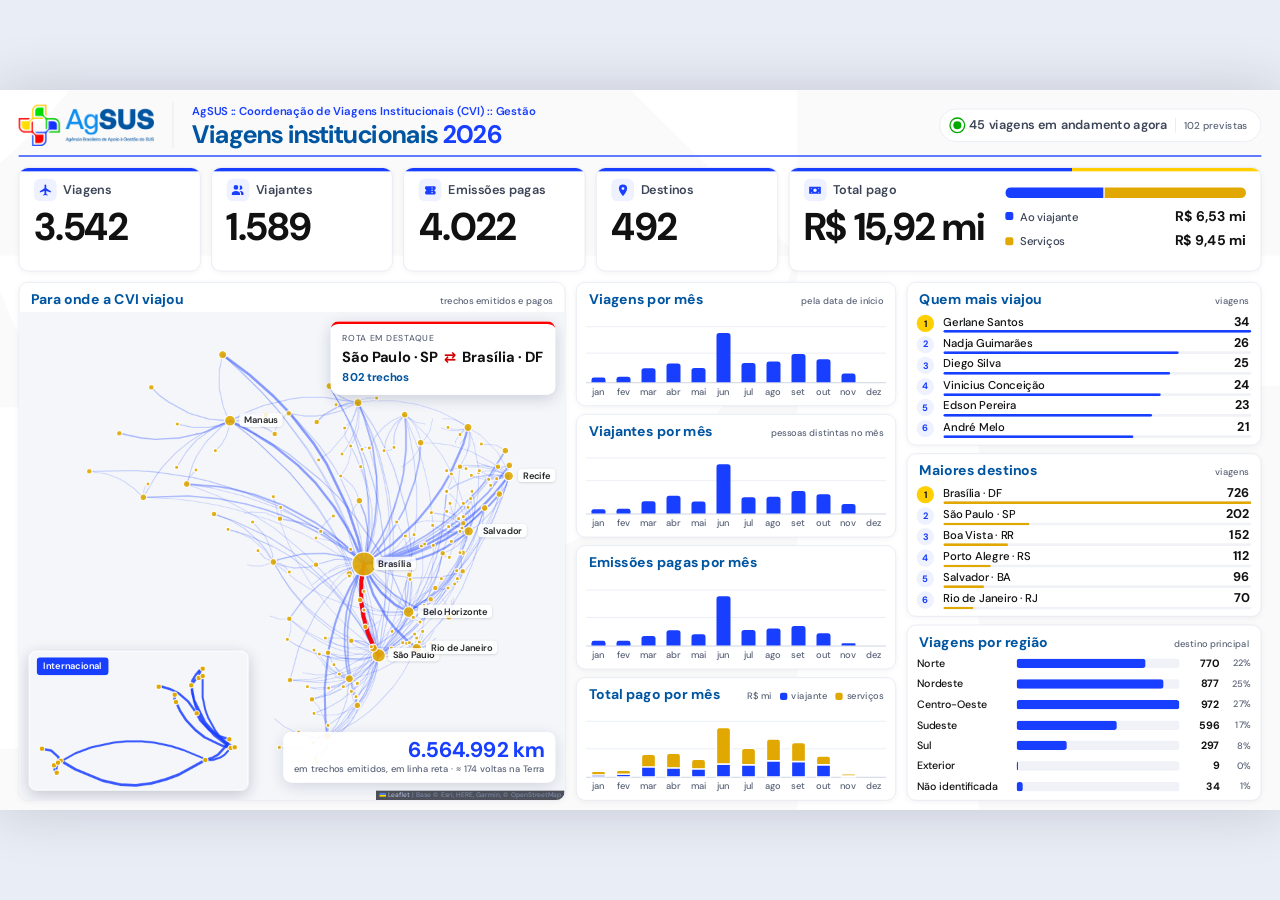
==== index.html @ 8aaeb138 "Initial commit" ====
<!doctype html>
<html lang="pt-BR">
  <head>
    <meta charset="UTF-8" />
    <meta name="viewport" content="width=device-width, initial-scale=1.0" />
    <title>Painel de Viagens CVI</title>
    <link rel="preconnect" href="https://fonts.googleapis.com" />
    <link rel="stylesheet" href="https://api.fontshare.com/v2/css?f[]=general-sans@500,600,700&display=swap" />
    <link rel="stylesheet" href="https://fonts.googleapis.com/css2?family=DM+Sans:wght@500;700&display=swap" />
    <script defer src="./assets/index-DhyLJuA1.js"></script>
    <link rel="stylesheet" href="./assets/style-CEWaK-3c.css">
  </head>
  <body>
    <div id="root"></div>
  </body>
</html>
---- assets/style-CEWaK-3c.css ----
:root{color-scheme:dark;--fundo: #070b16;--superficie: #0c1222;--superficie-2: #121a30;--superficie-3: #18223d;--borda: #1f2a47;--borda-forte: #2c3a60;--tinta: #eef2ff;--tinta-2: #aab4d2;--tinta-3: #7c87a8;--azul-agsus: #183eff;--azul-link: #8aa2ff;--amarelo: #ffcf00;--verde: #00cf00;--vermelho: #ff0000;--ok: #3ddc84;--atencao: #ffcf00;--serio: #ff9a3c;--critico: #ff6b6b;--neutro: #8a94b3;--info: #7d97ff;--raio: 10px;--raio-sm: 6px;--sombra: 0 12px 40px rgba(0, 0, 0, .45);--fonte: "General Sans", "DM Sans", system-ui, sans-serif}*{box-sizing:border-box}html,body,#root{height:100%}body{margin:0;background:var(--fundo);color:var(--tinta);font:500 14px/1.5 var(--fonte);-webkit-font-smoothing:antialiased}a{color:var(--azul-link);text-decoration:none}a:hover{text-decoration:underline}button,input,select{font:inherit;color:inherit}::selection{background:var(--azul-agsus);color:#fff}::-webkit-scrollbar{width:10px;height:10px}::-webkit-scrollbar-thumb{background:var(--borda-forte);border-radius:10px;border:2px solid var(--fundo)}::-webkit-scrollbar-track{background:transparent}.app{display:grid;grid-template-columns:248px 1fr;min-height:100vh}.lateral{position:sticky;top:0;height:100vh;display:flex;flex-direction:column;background:var(--superficie);border-right:1px solid var(--borda)}.lateral-marca{background:var(--azul-agsus);padding:22px 20px 18px}.lateral-marca img{width:168px;display:block}.lateral-marca .sub{color:#fff;font-size:12px;margin-top:10px;opacity:.92;letter-spacing:.02em}.nav{padding:14px 10px;display:flex;flex-direction:column;gap:2px;flex:1;overflow:auto}.nav-titulo{color:var(--tinta-3);font-size:11px;text-transform:uppercase;letter-spacing:.08em;padding:14px 12px 6px}.nav a{display:flex;align-items:center;gap:10px;padding:9px 12px;border-radius:var(--raio-sm);color:var(--tinta-2);font-weight:500}.nav a:hover{background:var(--superficie-2);color:var(--tinta);text-decoration:none}.nav a.ativo{background:#183eff2e;color:#fff;box-shadow:inset 0 0 0 1px #7d97ff59}.nav a svg{width:18px;height:18px;flex:none;opacity:.9}.lateral-rodape{padding:14px 20px;border-top:1px solid var(--borda);color:var(--tinta-3);font-size:12px}.lateral-rodape .ponto{display:inline-block;width:8px;height:8px;border-radius:50%;background:var(--ok);margin-right:6px}.lateral-rodape .ponto.erro{background:var(--critico)}.principal{min-width:0;display:flex;flex-direction:column}.topo{position:sticky;top:0;z-index:1100;display:flex;align-items:center;gap:16px;padding:14px 28px;background:#070b16db;-webkit-backdrop-filter:blur(10px);backdrop-filter:blur(10px);border-bottom:1px solid var(--borda)}.topo h1{font-size:20px;font-weight:700;margin:0;letter-spacing:-.01em}.topo .descricao{color:var(--tinta-3);font-size:13px}.topo .espaco{flex:1}.conteudo{padding:24px 28px 64px;display:flex;flex-direction:column;gap:20px}.busca-global{position:relative;width:380px}.busca-global input{width:100%;padding:9px 12px 9px 36px;border-radius:999px;border:1px solid var(--borda-forte);background:var(--superficie);outline:none}.busca-global input:focus{border-color:var(--azul-link);box-shadow:0 0 0 3px #7d97ff33}.busca-global svg{position:absolute;left:12px;top:50%;transform:translateY(-50%);width:16px;height:16px;color:var(--tinta-3)}.busca-resultados{position:absolute;top:calc(100% + 6px);left:0;right:0;background:var(--superficie-2);border:1px solid var(--borda-forte);border-radius:var(--raio);box-shadow:var(--sombra);overflow:hidden;max-height:420px;overflow-y:auto}.busca-grupo{padding:8px 12px 4px;font-size:11px;color:var(--tinta-3);text-transform:uppercase;letter-spacing:.08em}.busca-item{display:flex;justify-content:space-between;gap:10px;padding:8px 12px;cursor:pointer}.busca-item:hover,.busca-item.foco{background:var(--superficie-3)}.busca-item small{color:var(--tinta-3)}.hero{position:relative;overflow:hidden;border-radius:14px;padding:28px 32px;min-height:150px;background:#013fff url(../fundo-capa.png) center / cover no-repeat;color:#fff;display:flex;align-items:flex-end;justify-content:space-between;gap:24px}.hero:after{content:"";position:absolute;top:0;right:0;bottom:0;left:0;background:linear-gradient(90deg,#011478d1,#011ea059 60%,#0000)}.hero>*{position:relative;z-index:1}.hero h2{font-size:30px;line-height:1.1;margin:0 0 6px;font-weight:700;letter-spacing:-.02em}.hero p{margin:0;opacity:.92;max-width:640px}.hero .hero-meta{text-align:right;font-size:13px;opacity:.92}.hero .hero-meta strong{display:block;font-size:15px}.grade{display:grid;gap:16px}.grade.kpis{grid-template-columns:repeat(4,minmax(0,1fr))}@media (max-width: 900px){.grade.kpis{grid-template-columns:repeat(2,minmax(0,1fr))}}.grade.duas{grid-template-columns:1fr 1fr}.grade.mapa-lado{grid-template-columns:minmax(0,2.2fr) minmax(300px,1fr)}@media (max-width: 1200px){.grade.duas,.grade.mapa-lado{grid-template-columns:1fr}}.cartao{background:var(--superficie);border:1px solid var(--borda);border-radius:var(--raio);padding:18px 20px;min-width:0}.cartao-cabeca{display:flex;align-items:baseline;justify-content:space-between;gap:12px;margin-bottom:14px;flex-wrap:wrap}.cartao-cabeca h3{margin:0;font-size:15px;font-weight:700}.cartao-cabeca .nota{color:var(--tinta-3);font-size:12px}.cartao.sem-padding{padding:0;overflow:hidden}.kpi{position:relative;padding:16px 18px;cursor:default;transition:border-color .15s,transform .15s}.kpi.clicavel{cursor:pointer}.kpi.clicavel:hover{border-color:var(--borda-forte);transform:translateY(-1px)}.kpi .rotulo{color:var(--tinta-2);font-size:12px;display:flex;align-items:center;gap:6px}.kpi .valor{font-size:28px;font-weight:700;letter-spacing:-.02em;margin-top:6px;font-variant-numeric:tabular-nums}.kpi .detalhe{color:var(--tinta-3);font-size:12px;margin-top:2px}.kpi .faixa{position:absolute;left:0;top:14px;bottom:14px;width:3px;border-radius:0 3px 3px 0}.barra-filtros{display:flex;gap:10px;align-items:center;flex-wrap:wrap}.campo{padding:8px 12px;border-radius:var(--raio-sm);border:1px solid var(--borda-forte);background:var(--superficie);outline:none;min-width:0}.campo:focus{border-color:var(--azul-link)}input.campo.busca{min-width:280px}select.campo{padding-right:28px}.segmentado{display:inline-flex;background:var(--superficie);border:1px solid var(--borda-forte);border-radius:var(--raio-sm);padding:3px;gap:2px}.segmentado button{border:0;background:transparent;padding:5px 12px;border-radius:4px;color:var(--tinta-2);cursor:pointer}.segmentado button.ativo{background:var(--azul-agsus);color:#fff}.botao{display:inline-flex;align-items:center;gap:8px;padding:8px 14px;border-radius:var(--raio-sm);border:1px solid var(--borda-forte);background:var(--superficie-2);cursor:pointer;color:var(--tinta)}.botao:hover{border-color:var(--azul-link)}.botao.primario{background:var(--azul-agsus);border-color:var(--azul-agsus);color:#fff}.botao svg{width:16px;height:16px}.chip{display:inline-flex;align-items:center;gap:6px;padding:3px 10px;border-radius:999px;font-size:12px;background:var(--superficie-2);border:1px solid var(--borda);color:var(--tinta-2)}.chip button{border:0;background:none;color:var(--tinta-3);cursor:pointer;padding:0}.tabela-caixa{overflow-x:auto}table.tabela{width:100%;border-collapse:separate;border-spacing:0;font-size:13px}.tabela th{position:sticky;top:0;background:var(--superficie-2);text-align:left;font-weight:600;color:var(--tinta-2);padding:10px 12px;border-bottom:1px solid var(--borda);white-space:nowrap;-webkit-user-select:none;user-select:none}.tabela th.ordenavel{cursor:pointer}.tabela th.ordenavel:hover{color:var(--tinta)}.tabela th .seta{margin-left:4px;color:var(--azul-link)}.tabela td{padding:9px 12px;border-bottom:1px solid var(--borda);vertical-align:top}.tabela tbody tr{transition:background .1s}.tabela tbody tr:hover{background:var(--superficie-2)}.tabela tbody tr.clicavel{cursor:pointer}.tabela .num{text-align:right;font-variant-numeric:tabular-nums;white-space:nowrap}.tabela .mudo{color:var(--tinta-3)}.tabela .quebra{max-width:420px;white-space:normal}.tabela-rodape{display:flex;align-items:center;justify-content:space-between;gap:12px;padding:10px 14px;color:var(--tinta-3);font-size:12px}.tabela-rodape .paginas{display:flex;gap:6px;align-items:center}.tabela-rodape button{border:1px solid var(--borda-forte);background:var(--superficie-2);border-radius:4px;padding:3px 10px;cursor:pointer}.tabela-rodape button:disabled{opacity:.35;cursor:default}.vazio{padding:40px;text-align:center;color:var(--tinta-3)}.carregando{padding:28px;text-align:center;color:var(--tinta-3)}.esqueleto{height:14px;border-radius:4px;background:linear-gradient(90deg,var(--superficie-2),var(--superficie-3),var(--superficie-2));background-size:200% 100%;animation:brilho 1.2s infinite}@keyframes brilho{0%{background-position:200% 0}to{background-position:-200% 0}}.erro-caixa{padding:16px 18px;border-radius:var(--raio);border:1px solid rgba(255,107,107,.4);background:#ff6b6b14;color:#ffd0d0}.status{display:inline-flex;align-items:center;gap:6px;font-size:12px;font-weight:600;white-space:nowrap}.status svg{width:14px;height:14px;flex:none}.selo{display:inline-block;padding:1px 8px;border-radius:4px;font-size:11px;font-weight:700;letter-spacing:.03em;border:1px solid currentColor}.lk{color:var(--azul-link);cursor:pointer;border-bottom:1px dashed rgba(138,162,255,.45);text-decoration:none;background:none;border-top:0;border-left:0;border-right:0;padding:0;text-align:left}.lk:hover{color:#fff;border-bottom-color:#fff;text-decoration:none}.mono{font-family:ui-monospace,Cascadia Mono,Consolas,monospace;font-size:12.5px}.inspetor-fundo{position:fixed;top:0;right:0;bottom:0;left:0;background:#03060e8c;z-index:1200;animation:aparece .15s}.inspetor{position:fixed;top:0;right:0;bottom:0;width:min(760px,94vw);z-index:1201;background:var(--superficie);border-left:1px solid var(--borda-forte);box-shadow:var(--sombra);display:flex;flex-direction:column;animation:desliza .2s ease-out}@keyframes desliza{0%{transform:translate(40px);opacity:0}to{transform:none;opacity:1}}@keyframes aparece{0%{opacity:0}to{opacity:1}}.inspetor-topo{display:flex;align-items:center;gap:10px;padding:14px 18px;border-bottom:1px solid var(--borda)}.trilha{display:flex;align-items:center;gap:6px;flex:1;min-width:0;overflow:hidden;font-size:12px;color:var(--tinta-3)}.trilha button{background:none;border:0;color:var(--tinta-3);cursor:pointer;padding:2px 4px;border-radius:4px;white-space:nowrap;max-width:180px;overflow:hidden;text-overflow:ellipsis}.trilha button:hover{color:var(--tinta);background:var(--superficie-2)}.trilha button.atual{color:var(--tinta);font-weight:600}.icone-botao{border:1px solid var(--borda-forte);background:var(--superficie-2);border-radius:6px;width:32px;height:32px;display:grid;place-items:center;cursor:pointer;flex:none}.icone-botao:hover{border-color:var(--azul-link)}.icone-botao svg{width:16px;height:16px}.inspetor-corpo{overflow-y:auto;padding:20px 22px 40px;display:flex;flex-direction:column;gap:18px}.ent-tipo{font-size:11px;text-transform:uppercase;letter-spacing:.1em;color:var(--amarelo);font-weight:700}.ent-titulo{font-size:22px;font-weight:700;margin:2px 0 4px;letter-spacing:-.01em}.ent-sub{color:var(--tinta-2);font-size:13px;display:flex;gap:12px;flex-wrap:wrap;align-items:center}.ficha{display:grid;grid-template-columns:repeat(auto-fill,minmax(160px,1fr));gap:10px}.ficha>div{background:var(--superficie-2);border:1px solid var(--borda);border-radius:8px;padding:10px 12px}.ficha .r{color:var(--tinta-3);font-size:11px}.ficha .v{font-weight:600;margin-top:2px;font-variant-numeric:tabular-nums;word-break:break-word}.secao h4{margin:0 0 8px;font-size:13px;color:var(--tinta-2);font-weight:600;display:flex;gap:8px;align-items:center}.secao h4 .contador{background:var(--superficie-3);border-radius:999px;padding:0 8px;font-size:11px;color:var(--tinta-2)}.lista-mini{border:1px solid var(--borda);border-radius:8px;overflow:hidden}.lista-mini .tabela td,.lista-mini .tabela th{padding:7px 10px}.texto-longo{color:var(--tinta-2);white-space:pre-wrap;font-size:13px;background:var(--superficie-2);border-radius:8px;padding:10px 12px;border:1px solid var(--borda)}.aviso-explica{display:flex;gap:10px;padding:12px 14px;border-radius:8px;background:var(--superficie-2);border:1px solid var(--borda);color:var(--tinta-2);font-size:13px}.aviso-explica svg{width:18px;height:18px;flex:none;margin-top:1px}.linha-tempo{position:relative;padding-left:22px;display:flex;flex-direction:column;gap:10px}.linha-tempo:before{content:"";position:absolute;left:7px;top:6px;bottom:6px;width:2px;background:var(--borda-forte)}.lt-item{position:relative}.lt-item:before{content:"";position:absolute;left:-19px;top:5px;width:10px;height:10px;border-radius:50%;background:var(--azul-agsus);box-shadow:0 0 0 3px var(--superficie)}.lt-item.alerta:before{background:var(--serio)}.lt-item .lt-rota{font-weight:600}.lt-item .lt-meta{color:var(--tinta-3);font-size:12px}.mapa{height:520px;border-radius:var(--raio);overflow:hidden;border:1px solid var(--borda);background:#0a0f1d}.mapa.alto{height:calc(100vh - 210px);min-height:520px}.mapa.mini{height:230px}.leaflet-container{background:#0a0f1d;font:inherit}.leaflet-tooltip.dica{background:var(--superficie-2);color:var(--tinta);border:1px solid var(--borda-forte);border-radius:8px;box-shadow:var(--sombra);padding:8px 10px;font-size:12px}.leaflet-tooltip.dica:before{display:none}.leaflet-control-attribution{background:#070b16b3!important;color:var(--tinta-3)!important}.leaflet-control-attribution a{color:var(--tinta-2)!important}.leaflet-bar a{background:var(--superficie-2)!important;color:var(--tinta)!important;border-color:var(--borda)!important}.mapa-legenda{display:flex;gap:16px;align-items:center;color:var(--tinta-2);font-size:12px;flex-wrap:wrap}.mapa-legenda i{display:inline-block;vertical-align:middle;margin-right:6px}.ranking{display:flex;flex-direction:column;gap:4px}.ranking-item{display:grid;grid-template-columns:22px 1fr auto;gap:10px;align-items:center;padding:6px 8px;border-radius:6px;cursor:pointer}.ranking-item:hover{background:var(--superficie-2)}.ranking-item .pos{color:var(--tinta-3);font-size:12px;text-align:right}.ranking-item .barra{height:4px;border-radius:4px;background:var(--azul-agsus);margin-top:4px}.ranking-item .qt{font-variant-numeric:tabular-nums;color:var(--tinta-2);font-size:13px}.empilhada{display:flex;height:34px;gap:2px;border-radius:6px;overflow:hidden}.empilhada>div{display:flex;align-items:center;justify-content:center;font-size:12px;font-weight:700;color:#0b1020;cursor:pointer;transition:filter .15s;min-width:4px}.empilhada>div:hover{filter:brightness(1.15)}.empilhada>div.apagado{opacity:.25}.legenda{display:flex;gap:14px;flex-wrap:wrap;font-size:12px;color:var(--tinta-2);margin-top:10px}.legenda span{display:inline-flex;align-items:center;gap:6px;cursor:pointer}.legenda i{width:10px;height:10px;border-radius:3px;display:inline-block}.dica-grafico{background:var(--superficie-2);border:1px solid var(--borda-forte);border-radius:8px;padding:8px 10px;font-size:12px;box-shadow:var(--sombra)}.dica-grafico .t{color:var(--tinta-2);margin-bottom:4px}.dica-grafico .l{display:flex;align-items:center;gap:6px}.dica-grafico i{width:8px;height:8px;border-radius:2px;display:inline-block}.cartao.com-mapa{display:flex;flex-direction:column}.cartao.com-mapa .mapa{flex:1;min-height:480px;height:auto}.leaflet-top,.leaflet-bottom{z-index:400}.leaflet-pane,.leaflet-tile,.leaflet-marker-icon,.leaflet-marker-shadow,.leaflet-tile-container,.leaflet-pane>svg,.leaflet-pane>canvas,.leaflet-zoom-box,.leaflet-image-layer,.leaflet-layer{position:absolute;left:0;top:0}.leaflet-container{overflow:hidden}.leaflet-tile,.leaflet-marker-icon,.leaflet-marker-shadow{-webkit-user-select:none;-moz-user-select:none;user-select:none;-webkit-user-drag:none}.leaflet-tile::selection{background:transparent}.leaflet-safari .leaflet-tile{image-rendering:-webkit-optimize-contrast}.leaflet-safari .leaflet-tile-container{width:1600px;height:1600px;-webkit-transform-origin:0 0}.leaflet-marker-icon,.leaflet-marker-shadow{display:block}.leaflet-container .leaflet-overlay-pane svg{max-width:none!important;max-height:none!important}.leaflet-container .leaflet-marker-pane img,.leaflet-container .leaflet-shadow-pane img,.leaflet-container .leaflet-tile-pane img,.leaflet-container img.leaflet-image-layer,.leaflet-container .leaflet-tile{max-width:none!important;max-height:none!important;width:auto;padding:0}.leaflet-container img.leaflet-tile{mix-blend-mode:plus-lighter}.leaflet-container.leaflet-touch-zoom{-ms-touch-action:pan-x pan-y;touch-action:pan-x pan-y}.leaflet-container.leaflet-touch-drag{-ms-touch-action:pinch-zoom;touch-action:none;touch-action:pinch-zoom}.leaflet-container.leaflet-touch-drag.leaflet-touch-zoom{-ms-touch-action:none;touch-action:none}.leaflet-container{-webkit-tap-highlight-color:transparent}.leaflet-container a{-webkit-tap-highlight-color:rgba(51,181,229,.4)}.leaflet-tile{filter:inherit;visibility:hidden}.leaflet-tile-loaded{visibility:inherit}.leaflet-zoom-box{width:0;height:0;-moz-box-sizing:border-box;box-sizing:border-box;z-index:800}.leaflet-overlay-pane svg{-moz-user-select:none}.leaflet-pane{z-index:400}.leaflet-tile-pane{z-index:200}.leaflet-overlay-pane{z-index:400}.leaflet-shadow-pane{z-index:500}.leaflet-marker-pane{z-index:600}.leaflet-tooltip-pane{z-index:650}.leaflet-popup-pane{z-index:700}.leaflet-map-pane canvas{z-index:100}.leaflet-map-pane svg{z-index:200}.leaflet-vml-shape{width:1px;height:1px}.lvml{behavior:url(#default#VML);display:inline-block;position:absolute}.leaflet-control{position:relative;z-index:800;pointer-events:visiblePainted;pointer-events:auto}.leaflet-top,.leaflet-bottom{position:absolute;z-index:1000;pointer-events:none}.leaflet-top{top:0}.leaflet-right{right:0}.leaflet-bottom{bottom:0}.leaflet-left{left:0}.leaflet-control{float:left;clear:both}.leaflet-right .leaflet-control{float:right}.leaflet-top .leaflet-control{margin-top:10px}.leaflet-bottom .leaflet-control{margin-bottom:10px}.leaflet-left .leaflet-control{margin-left:10px}.leaflet-right .leaflet-control{margin-right:10px}.leaflet-fade-anim .leaflet-popup{opacity:0;-webkit-transition:opacity .2s linear;-moz-transition:opacity .2s linear;transition:opacity .2s linear}.leaflet-fade-anim .leaflet-map-pane .leaflet-popup{opacity:1}.leaflet-zoom-animated{-webkit-transform-origin:0 0;-ms-transform-origin:0 0;transform-origin:0 0}svg.leaflet-zoom-animated{will-change:transform}.leaflet-zoom-anim .leaflet-zoom-animated{-webkit-transition:-webkit-transform .25s cubic-bezier(0,0,.25,1);-moz-transition:-moz-transform .25s cubic-bezier(0,0,.25,1);transition:transform .25s cubic-bezier(0,0,.25,1)}.leaflet-zoom-anim .leaflet-tile,.leaflet-pan-anim .leaflet-tile{-webkit-transition:none;-moz-transition:none;transition:none}.leaflet-zoom-anim .leaflet-zoom-hide{visibility:hidden}.leaflet-interactive{cursor:pointer}.leaflet-grab{cursor:-webkit-grab;cursor:-moz-grab;cursor:grab}.leaflet-crosshair,.leaflet-crosshair .leaflet-interactive{cursor:crosshair}.leaflet-popup-pane,.leaflet-control{cursor:auto}.leaflet-dragging .leaflet-grab,.leaflet-dragging .leaflet-grab .leaflet-interactive,.leaflet-dragging .leaflet-marker-draggable{cursor:move;cursor:-webkit-grabbing;cursor:-moz-grabbing;cursor:grabbing}.leaflet-marker-icon,.leaflet-marker-shadow,.leaflet-image-layer,.leaflet-pane>svg path,.leaflet-tile-container{pointer-events:none}.leaflet-marker-icon.leaflet-interactive,.leaflet-image-layer.leaflet-interactive,.leaflet-pane>svg path.leaflet-interactive,svg.leaflet-image-layer.leaflet-interactive path{pointer-events:visiblePainted;pointer-events:auto}.leaflet-container{background:#ddd;outline-offset:1px}.leaflet-container a{color:#0078a8}.leaflet-zoom-box{border:2px dotted #38f;background:#ffffff80}.leaflet-container{font-family:Helvetica Neue,Arial,Helvetica,sans-serif;font-size:12px;font-size:.75rem;line-height:1.5}.leaflet-bar{box-shadow:0 1px 5px #000000a6;border-radius:4px}.leaflet-bar a{background-color:#fff;border-bottom:1px solid #ccc;width:26px;height:26px;line-height:26px;display:block;text-align:center;text-decoration:none;color:#000}.leaflet-bar a,.leaflet-control-layers-toggle{background-position:50% 50%;background-repeat:no-repeat;display:block}.leaflet-bar a:hover,.leaflet-bar a:focus{background-color:#f4f4f4}.leaflet-bar a:first-child{border-top-left-radius:4px;border-top-right-radius:4px}.leaflet-bar a:last-child{border-bottom-left-radius:4px;border-bottom-right-radius:4px;border-bottom:none}.leaflet-bar a.leaflet-disabled{cursor:default;background-color:#f4f4f4;color:#bbb}.leaflet-touch .leaflet-bar a{width:30px;height:30px;line-height:30px}.leaflet-touch .leaflet-bar a:first-child{border-top-left-radius:2px;border-top-right-radius:2px}.leaflet-touch .leaflet-bar a:last-child{border-bottom-left-radius:2px;border-bottom-right-radius:2px}.leaflet-control-zoom-in,.leaflet-control-zoom-out{font:700 18px Lucida Console,Monaco,monospace;text-indent:1px}.leaflet-touch .leaflet-control-zoom-in,.leaflet-touch .leaflet-control-zoom-out{font-size:22px}.leaflet-control-layers{box-shadow:0 1px 5px #0006;background:#fff;border-radius:5px}.leaflet-control-layers-toggle{background-image:url([data-uri]);width:36px;height:36px}.leaflet-retina .leaflet-control-layers-toggle{background-image:url([data-uri]);background-size:26px 26px}.leaflet-touch .leaflet-control-layers-toggle{width:44px;height:44px}.leaflet-control-layers .leaflet-control-layers-list,.leaflet-control-layers-expanded .leaflet-control-layers-toggle{display:none}.leaflet-control-layers-expanded .leaflet-control-layers-list{display:block;position:relative}.leaflet-control-layers-expanded{padding:6px 10px 6px 6px;color:#333;background:#fff}.leaflet-control-layers-scrollbar{overflow-y:scroll;overflow-x:hidden;padding-right:5px}.leaflet-control-layers-selector{margin-top:2px;position:relative;top:1px}.leaflet-control-layers label{display:block;font-size:13px;font-size:1.08333em}.leaflet-control-layers-separator{height:0;border-top:1px solid #ddd;margin:5px -10px 5px -6px}.leaflet-default-icon-path{background-image:url([data-uri])}.leaflet-container .leaflet-control-attribution{background:#fff;background:#fffc;margin:0}.leaflet-control-attribution,.leaflet-control-scale-line{padding:0 5px;color:#333;line-height:1.4}.leaflet-control-attribution a{text-decoration:none}.leaflet-control-attribution a:hover,.leaflet-control-attribution a:focus{text-decoration:underline}.leaflet-attribution-flag{display:inline!important;vertical-align:baseline!important;width:1em;height:.6669em}.leaflet-left .leaflet-control-scale{margin-left:5px}.leaflet-bottom .leaflet-control-scale{margin-bottom:5px}.leaflet-control-scale-line{border:2px solid #777;border-top:none;line-height:1.1;padding:2px 5px 1px;white-space:nowrap;-moz-box-sizing:border-box;box-sizing:border-box;background:#fffc;text-shadow:1px 1px #fff}.leaflet-control-scale-line:not(:first-child){border-top:2px solid #777;border-bottom:none;margin-top:-2px}.leaflet-control-scale-line:not(:first-child):not(:last-child){border-bottom:2px solid #777}.leaflet-touch .leaflet-control-attribution,.leaflet-touch .leaflet-control-layers,.leaflet-touch .leaflet-bar{box-shadow:none}.leaflet-touch .leaflet-control-layers,.leaflet-touch .leaflet-bar{border:2px solid rgba(0,0,0,.2);background-clip:padding-box}.leaflet-popup{position:absolute;text-align:center;margin-bottom:20px}.leaflet-popup-content-wrapper{padding:1px;text-align:left;border-radius:12px}.leaflet-popup-content{margin:13px 24px 13px 20px;line-height:1.3;font-size:13px;font-size:1.08333em;min-height:1px}.leaflet-popup-content p{margin:1.3em 0}.leaflet-popup-tip-container{width:40px;height:20px;position:absolute;left:50%;margin-top:-1px;margin-left:-20px;overflow:hidden;pointer-events:none}.leaflet-popup-tip{width:17px;height:17px;padding:1px;margin:-10px auto 0;pointer-events:auto;-webkit-transform:rotate(45deg);-moz-transform:rotate(45deg);-ms-transform:rotate(45deg);transform:rotate(45deg)}.leaflet-popup-content-wrapper,.leaflet-popup-tip{background:#fff;color:#333;box-shadow:0 3px 14px #0006}.leaflet-container a.leaflet-popup-close-button{position:absolute;top:0;right:0;border:none;text-align:center;width:24px;height:24px;font:16px/24px Tahoma,Verdana,sans-serif;color:#757575;text-decoration:none;background:transparent}.leaflet-container a.leaflet-popup-close-button:hover,.leaflet-container a.leaflet-popup-close-button:focus{color:#585858}.leaflet-popup-scrolled{overflow:auto}.leaflet-oldie .leaflet-popup-content-wrapper{-ms-zoom:1}.leaflet-oldie .leaflet-popup-tip{width:24px;margin:0 auto;-ms-filter:"progid:DXImageTransform.Microsoft.Matrix(M11=0.70710678, M12=0.70710678, M21=-0.70710678, M22=0.70710678)";filter:progid:DXImageTransform.Microsoft.Matrix(M11=.70710678,M12=.70710678,M21=-.70710678,M22=.70710678)}.leaflet-oldie .leaflet-control-zoom,.leaflet-oldie .leaflet-control-layers,.leaflet-oldie .leaflet-popup-content-wrapper,.leaflet-oldie .leaflet-popup-tip{border:1px solid #999}.leaflet-div-icon{background:#fff;border:1px solid #666}.leaflet-tooltip{position:absolute;padding:6px;background-color:#fff;border:1px solid #fff;border-radius:3px;color:#222;white-space:nowrap;-webkit-user-select:none;-moz-user-select:none;-ms-user-select:none;user-select:none;pointer-events:none;box-shadow:0 1px 3px #0006}.leaflet-tooltip.leaflet-interactive{cursor:pointer;pointer-events:auto}.leaflet-tooltip-top:before,.leaflet-tooltip-bottom:before,.leaflet-tooltip-left:before,.leaflet-tooltip-right:before{position:absolute;pointer-events:none;border:6px solid transparent;background:transparent;content:""}.leaflet-tooltip-bottom{margin-top:6px}.leaflet-tooltip-top{margin-top:-6px}.leaflet-tooltip-bottom:before,.leaflet-tooltip-top:before{left:50%;margin-left:-6px}.leaflet-tooltip-top:before{bottom:0;margin-bottom:-12px;border-top-color:#fff}.leaflet-tooltip-bottom:before{top:0;margin-top:-12px;margin-left:-6px;border-bottom-color:#fff}.leaflet-tooltip-left{margin-left:-6px}.leaflet-tooltip-right{margin-left:6px}.leaflet-tooltip-left:before,.leaflet-tooltip-right:before{top:50%;margin-top:-6px}.leaflet-tooltip-left:before{right:0;margin-right:-12px;border-left-color:#fff}.leaflet-tooltip-right:before{left:0;margin-left:-12px;border-right-color:#fff}@media print{.leaflet-control{-webkit-print-color-adjust:exact;print-color-adjust:exact}}body.modo-tv{background:#e9edf5;color-scheme:light;overflow:hidden}.tv-tela{--tv-azul: #183eff;--tv-azul-escuro: #0055a1;--tv-tinta: #111111;--tv-tinta-2: #3d4558;--tv-tinta-3: #5b6478;--tv-borda: #e1e5ee;--tv-amarelo: #ffcf00;position:fixed;top:0;right:0;bottom:0;left:0;overflow:hidden;background:#e9edf5;color:var(--tv-tinta);font-family:General Sans,DM Sans,system-ui,sans-serif}.tv-palco{position:absolute;left:50%;top:50%;transform-origin:center center;display:flex;flex-direction:column;gap:16px;padding:22px 28px 14px;background:#fff url(../fundo-claro.png) center / cover no-repeat;box-shadow:0 0 80px #111b3c2e}.tv-topo{display:flex;align-items:center;gap:28px;height:78px;flex:none;border-bottom:2px solid var(--tv-azul);padding-bottom:14px}.tv-topo img{height:62px;display:block}.tv-titulo{border-left:1px solid var(--tv-borda);padding-left:28px}.tv-sobre{color:var(--tv-azul);font-size:17px;font-weight:600;letter-spacing:.01em}.tv-titulo h1{margin:2px 0 0;font-size:38px;line-height:1.05;font-weight:700;color:var(--tv-azul-escuro);letter-spacing:-.015em}.tv-titulo h1 span{color:var(--tv-azul)}.tv-espaco{flex:1}.tv-agora{display:flex;align-items:center;gap:12px;font-size:19px;font-weight:600;color:var(--tv-tinta-2);background:#fff;border:1px solid var(--tv-borda);border-radius:999px;padding:10px 20px}.tv-agora i{width:12px;height:12px;border-radius:50%;background:#00a800;position:relative}.tv-agora i:after{content:"";position:absolute;top:-6px;right:-6px;bottom:-6px;left:-6px;border-radius:50%;border:2px solid #00a800;animation:tv-pulso 2s ease-out infinite}.tv-agora small{font-size:15px;color:var(--tv-tinta-3);font-weight:500;border-left:1px solid var(--tv-borda);padding-left:12px}@keyframes tv-pulso{0%{transform:scale(.5);opacity:1}to{transform:scale(1.6);opacity:0}}.tv-erro{background:#fff3f3;border:1px solid #ffb3b3;color:#a40000;padding:10px 16px;border-radius:10px;font-size:18px}.tv-kpis{display:grid;grid-template-columns:repeat(4,1fr) 2.6fr;gap:16px;height:156px;flex:none}.tv-kpi{background:#fff;border:1px solid var(--tv-borda);border-radius:14px;padding:16px 22px;box-shadow:0 2px 10px #111b3c0d;display:flex;flex-direction:column;position:relative;overflow:hidden}.tv-kpi:before{content:"";position:absolute;left:0;right:0;top:0;height:5px;background:var(--tv-azul)}.tv-kpi-topo{display:flex;align-items:center;gap:10px;font-size:19px;font-weight:600;color:var(--tv-tinta-2)}.tv-kpi-icone{width:34px;height:34px;border-radius:9px;background:#eef1ff;display:grid;place-items:center}.tv-kpi-icone svg{width:21px;height:21px;fill:var(--tv-azul)}.tv-kpi-valor{font-size:58px;line-height:1.05;font-weight:700;color:var(--tv-tinta);margin-top:8px;font-variant-numeric:tabular-nums;letter-spacing:-.02em}.tv-kpi-detalhe{white-space:nowrap;overflow:hidden;text-overflow:ellipsis;font-size:15px;color:var(--tv-tinta-3);margin-top:auto}.tv-kpi-pago{display:grid;grid-template-columns:auto minmax(0,1fr);grid-template-rows:auto 1fr;column-gap:32px}.tv-kpi-pago:before{background:linear-gradient(90deg,var(--tv-azul) 0 60%,var(--tv-amarelo) 60%)}.tv-kpi-pago .tv-kpi-valor{grid-column:1}.tv-split{grid-column:2;grid-row:1 / span 2;display:flex;flex-direction:column;justify-content:center;gap:12px}.tv-split-barra{display:flex;height:16px;border-radius:8px;overflow:hidden;gap:2px;background:#fff}.tv-split-barra i{display:block;height:100%;transition:width 1.6s cubic-bezier(.2,.8,.2,1)}.tv-split-legenda{display:flex;flex-direction:column;gap:6px}.tv-split-legenda>div{display:grid;grid-template-columns:14px auto 1fr;column-gap:8px;align-items:baseline;font-size:17px;color:var(--tv-tinta-2)}.tv-split-legenda b{width:12px;height:12px;border-radius:3px;display:inline-block;align-self:center}.tv-split-legenda strong{color:var(--tv-tinta);font-size:21px;text-align:right;font-variant-numeric:tabular-nums}.tv-split-legenda small{grid-column:2 / span 2;font-size:13px;color:var(--tv-tinta-3)}.tv-corpo{flex:1;min-height:0;display:grid;grid-template-columns:820px 480px 1fr;gap:16px}.tv-cartao{background:#fff;border:1px solid var(--tv-borda);border-radius:14px;box-shadow:0 2px 10px #111b3c0d;display:flex;flex-direction:column;min-height:0;overflow:hidden}.tv-cartao>header{display:flex;align-items:baseline;justify-content:space-between;gap:12px;padding:10px 18px 2px;white-space:nowrap}.tv-cartao h2{margin:0;font-size:21px;font-weight:700;color:var(--tv-azul-escuro)}.tv-cartao>header>span{font-size:14px;color:var(--tv-tinta-3)}.tv-cartao-corpo{flex:1;min-height:0;padding:4px 14px 10px}.tv-leg{display:inline-flex;align-items:center;gap:6px}.tv-leg b{width:11px;height:11px;border-radius:3px;display:inline-block;margin-left:6px}.tv-meses{display:grid;grid-template-rows:repeat(4,1fr);gap:12px;min-height:0}.tv-meses .tv-cartao-corpo{padding:0 10px 4px}.tv-listas{display:grid;grid-template-rows:1fr 1fr 1.08fr;gap:12px;min-height:0}.tv-mapa .tv-cartao-corpo{padding:0}.tv-mapa-area{position:relative;height:100%}.tv-mapa-area .leaflet-container{background:#f4f6fa;font-family:inherit}.tv-mapa-area .leaflet-control-attribution{font-size:10px;background:#ffffffb3}.tv-fluxo{stroke-dasharray:6 9;animation:tv-correr 1.6s linear infinite}.tv-fluxo.lento{stroke-dasharray:5 7;animation-duration:2.4s}@keyframes tv-correr{to{stroke-dashoffset:-30}}.tv-destaque{stroke-dasharray:12 8;animation:tv-correr .9s linear infinite;filter:drop-shadow(0 0 4px rgba(255,0,0,.45))}.tv-rotulo-mapa.leaflet-tooltip{background:#ffffffeb;border:0;box-shadow:0 1px 4px #0000002e;color:var(--tv-tinta);font:600 14px/1.2 General Sans,DM Sans,sans-serif;padding:2px 7px;border-radius:6px}.tv-rotulo-mapa.leaflet-tooltip:before{display:none}.tv-mapa-exterior{position:absolute;left:14px;bottom:14px;width:330px;height:210px;z-index:500;border-radius:12px;overflow:hidden;border:2px solid #fff;box-shadow:0 6px 22px #111b3c38;background:#f4f6fa}.tv-mapa-exterior-titulo{position:absolute;top:8px;left:10px;z-index:600;background:var(--tv-azul);color:#fff;font-size:14px;font-weight:600;padding:3px 10px;border-radius:6px}.tv-vazio{height:100%;display:grid;place-items:center;color:var(--tv-tinta-3);font-size:15px}.tv-holofote{position:absolute;top:14px;right:14px;z-index:500;background:#fffffff2;border-radius:12px;padding:12px 18px;box-shadow:0 6px 22px #111b3c2e;border-top:4px solid #ff0000;min-width:300px;animation:tv-entrar .6s ease-out}.tv-holofote small{display:block;font-size:13px;color:var(--tv-tinta-3);text-transform:uppercase;letter-spacing:.08em}.tv-holofote div{font-size:22px;font-weight:700;color:var(--tv-tinta);margin:2px 0}.tv-holofote div span{color:#d40000;margin:0 4px}.tv-holofote strong{font-size:17px;color:var(--tv-azul-escuro)}@keyframes tv-entrar{0%{opacity:0;transform:translateY(-8px)}to{opacity:1;transform:none}}.tv-km{position:absolute;right:14px;bottom:26px;z-index:500;text-align:right;background:#ffffffeb;border-radius:12px;padding:10px 16px;box-shadow:0 6px 22px #111b3c24}.tv-km strong{display:block;font-size:32px;font-weight:700;color:var(--tv-azul);font-variant-numeric:tabular-nums;line-height:1.1}.tv-km span{font-size:14px;color:var(--tv-tinta-3)}.tv-ranking{list-style:none;margin:0;padding:0;display:flex;flex-direction:column;justify-content:space-between;height:100%}.tv-ranking li{display:grid;grid-template-columns:30px 1fr;align-items:center;gap:10px}.tv-pos{width:26px;height:26px;border-radius:50%;background:#eef1ff;color:var(--tv-azul);font-weight:700;font-size:14px;display:grid;place-items:center}.tv-ranking li:first-child .tv-pos{background:var(--tv-amarelo);color:var(--tv-tinta)}.tv-rank-linha{display:flex;justify-content:space-between;align-items:baseline;gap:10px;font-size:17px;line-height:1.15}.tv-rank-nome{white-space:nowrap;overflow:hidden;text-overflow:ellipsis;color:var(--tv-tinta)}.tv-rank-linha strong{font-variant-numeric:tabular-nums;font-size:19px}.tv-rank-linha small{font-size:13px;color:var(--tv-tinta-3);margin-left:3px;font-weight:500}.tv-rank-barra{height:4px;background:#f0f2f7;border-radius:2px;margin-top:2px;overflow:hidden}.tv-rank-barra i{display:block;height:100%;border-radius:2px;transition:width 1.4s ease}.tv-rank-sub{font-size:13px;color:var(--tv-tinta-3)}.tv-regioes{display:flex;flex-direction:column;justify-content:space-between;height:100%}.tv-regiao{display:grid;grid-template-columns:140px 1fr 50px 38px;align-items:center;gap:10px;font-size:16px;line-height:1.25}.tv-regiao-nome{color:var(--tv-tinta)}.tv-regiao-barra{height:14px;background:#f0f2f7;border-radius:4px;overflow:hidden}.tv-regiao-barra i{display:block;height:100%;background:var(--tv-azul);border-radius:0 4px 4px 0;transition:width 1.4s ease}.tv-regiao strong{text-align:right;font-variant-numeric:tabular-nums}.tv-regiao small{text-align:right;color:var(--tv-tinta-3);font-size:14px}@media (prefers-reduced-motion: reduce){.tv-fluxo,.tv-destaque,.tv-agora i:after{animation:none}}
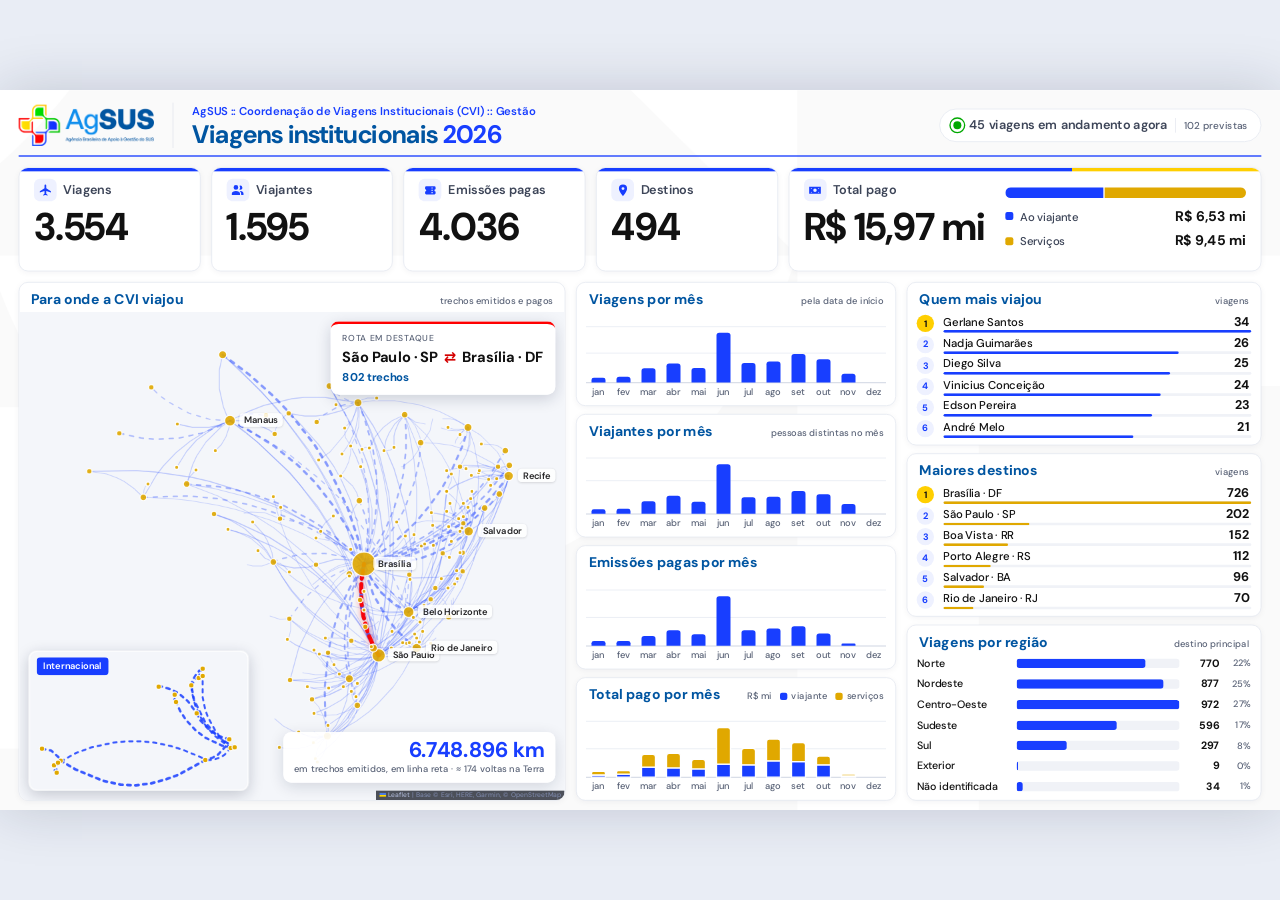
==== commit 05070a4c: "Animação dos trechos do mapa" ====
--- a/index.html
+++ b/index.html
@@ -7,7 +7,7 @@
     <link rel="preconnect" href="https://fonts.googleapis.com" />
     <link rel="stylesheet" href="https://api.fontshare.com/v2/css?f[]=general-sans@500,600,700&display=swap" />
     <link rel="stylesheet" href="https://fonts.googleapis.com/css2?family=DM+Sans:wght@500;700&display=swap" />
-    <script defer src="./assets/index-DhyLJuA1.js"></script>
+    <script defer src="./assets/index-BkrFoHV5.js"></script>
     <link rel="stylesheet" href="./assets/style-CEWaK-3c.css">
   </head>
   <body>
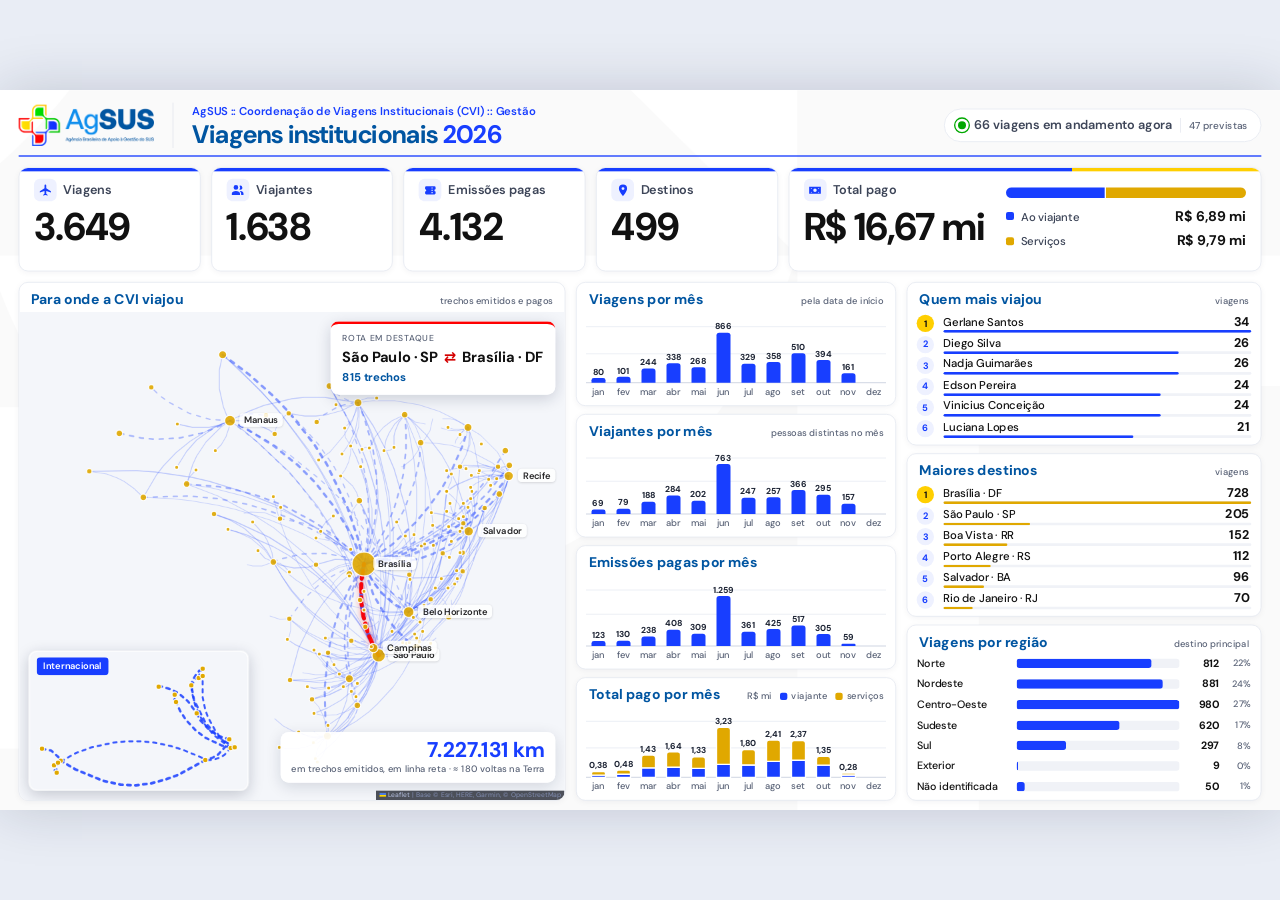
==== commit b1ed144b: "Tela de TV da CVL (tv-cvl/) e dados atualizados" ====
--- a/index.html
+++ b/index.html
@@ -7,8 +7,8 @@
     <link rel="preconnect" href="https://fonts.googleapis.com" />
     <link rel="stylesheet" href="https://api.fontshare.com/v2/css?f[]=general-sans@500,600,700&display=swap" />
     <link rel="stylesheet" href="https://fonts.googleapis.com/css2?family=DM+Sans:wght@500;700&display=swap" />
-    <script defer src="./assets/index-BkrFoHV5.js"></script>
-    <link rel="stylesheet" href="./assets/style-CEWaK-3c.css">
+    <script defer src="./assets/index-Cv-MxciZ.js"></script>
+    <link rel="stylesheet" href="./assets/style-DChD336d.css">
   </head>
   <body>
     <div id="root"></div>
--- a/assets/style-DChD336d.css
+++ b/assets/style-DChD336d.css
@@ -0,0 +1 @@
+:root{color-scheme:dark;--fundo: #070b16;--superficie: #0c1222;--superficie-2: #121a30;--superficie-3: #18223d;--borda: #1f2a47;--borda-forte: #2c3a60;--tinta: #eef2ff;--tinta-2: #aab4d2;--tinta-3: #7c87a8;--azul-agsus: #183eff;--azul-link: #8aa2ff;--amarelo: #ffcf00;--verde: #00cf00;--vermelho: #ff0000;--ok: #3ddc84;--atencao: #ffcf00;--serio: #ff9a3c;--critico: #ff6b6b;--neutro: #8a94b3;--info: #7d97ff;--raio: 10px;--raio-sm: 6px;--sombra: 0 12px 40px rgba(0, 0, 0, .45);--fonte: "General Sans", "DM Sans", system-ui, sans-serif}*{box-sizing:border-box}html,body,#root{height:100%}body{margin:0;background:var(--fundo);color:var(--tinta);font:500 14px/1.5 var(--fonte);-webkit-font-smoothing:antialiased}a{color:var(--azul-link);text-decoration:none}a:hover{text-decoration:underline}button,input,select{font:inherit;color:inherit}::selection{background:var(--azul-agsus);color:#fff}::-webkit-scrollbar{width:10px;height:10px}::-webkit-scrollbar-thumb{background:var(--borda-forte);border-radius:10px;border:2px solid var(--fundo)}::-webkit-scrollbar-track{background:transparent}.app{display:grid;grid-template-columns:248px 1fr;min-height:100vh}.lateral{position:sticky;top:0;height:100vh;display:flex;flex-direction:column;background:var(--superficie);border-right:1px solid var(--borda)}.lateral-marca{background:var(--azul-agsus);padding:22px 20px 18px}.lateral-marca img{width:168px;display:block}.lateral-marca .sub{color:#fff;font-size:12px;margin-top:10px;opacity:.92;letter-spacing:.02em}.nav{padding:14px 10px;display:flex;flex-direction:column;gap:2px;flex:1;overflow:auto}.nav-titulo{color:var(--tinta-3);font-size:11px;text-transform:uppercase;letter-spacing:.08em;padding:14px 12px 6px}.nav a{display:flex;align-items:center;gap:10px;padding:9px 12px;border-radius:var(--raio-sm);color:var(--tinta-2);font-weight:500}.nav a:hover{background:var(--superficie-2);color:var(--tinta);text-decoration:none}.nav a.ativo{background:#183eff2e;color:#fff;box-shadow:inset 0 0 0 1px #7d97ff59}.nav a svg{width:18px;height:18px;flex:none;opacity:.9}.lateral-rodape{padding:14px 20px;border-top:1px solid var(--borda);color:var(--tinta-3);font-size:12px}.lateral-rodape .ponto{display:inline-block;width:8px;height:8px;border-radius:50%;background:var(--ok);margin-right:6px}.lateral-rodape .ponto.erro{background:var(--critico)}.app{transition:grid-template-columns .18s ease}.app.recolhido{grid-template-columns:64px 1fr}.lateral{position:sticky}.lateral-alternar{position:absolute;top:14px;right:-13px;z-index:5;width:26px;height:26px;border-radius:50%;display:grid;place-items:center;padding:0;cursor:pointer;background:var(--superficie-2);border:1px solid var(--borda-forte);color:var(--tinta-2)}.lateral-alternar:hover{color:var(--tinta);border-color:var(--azul-link)}.lateral-alternar svg{width:14px;height:14px}.app.recolhido .lateral-marca{padding:18px 8px}.app.recolhido .lateral-marca img,.app.recolhido .lateral-marca .sub,.app.recolhido .nav-titulo,.app.recolhido .nav-rotulo{display:none}.app.recolhido .lateral-marca:after{content:"CVI";display:block;text-align:center;color:#fff;font-weight:800;letter-spacing:.04em}.app.recolhido .nav{padding:14px 8px}.app.recolhido .nav a{justify-content:center;padding:10px 0}.app.recolhido .lateral-rodape{padding:14px 0;text-align:center}.app.recolhido .lateral-rodape .ponto{margin-right:0}.principal{min-width:0;display:flex;flex-direction:column}.topo{position:sticky;top:0;z-index:1100;display:flex;align-items:center;gap:16px;padding:14px 28px;background:#070b16db;-webkit-backdrop-filter:blur(10px);backdrop-filter:blur(10px);border-bottom:1px solid var(--borda)}.topo h1{font-size:20px;font-weight:700;margin:0;letter-spacing:-.01em}.topo .descricao{color:var(--tinta-3);font-size:13px}.topo .espaco{flex:1}.conteudo{padding:24px 28px 64px;display:flex;flex-direction:column;gap:20px}.busca-global{position:relative;width:380px}.busca-global input{width:100%;padding:9px 12px 9px 36px;border-radius:999px;border:1px solid var(--borda-forte);background:var(--superficie);outline:none}.busca-global input:focus{border-color:var(--azul-link);box-shadow:0 0 0 3px #7d97ff33}.busca-global svg{position:absolute;left:12px;top:50%;transform:translateY(-50%);width:16px;height:16px;color:var(--tinta-3)}.busca-resultados{position:absolute;top:calc(100% + 6px);left:0;right:0;background:var(--superficie-2);border:1px solid var(--borda-forte);border-radius:var(--raio);box-shadow:var(--sombra);overflow:hidden;max-height:420px;overflow-y:auto}.busca-grupo{padding:8px 12px 4px;font-size:11px;color:var(--tinta-3);text-transform:uppercase;letter-spacing:.08em}.busca-item{display:flex;justify-content:space-between;gap:10px;padding:8px 12px;cursor:pointer}.busca-item:hover,.busca-item.foco{background:var(--superficie-3)}.busca-item small{color:var(--tinta-3)}.hero{position:relative;overflow:hidden;border-radius:14px;padding:28px 32px;min-height:150px;background:#013fff url(../fundo-capa.png) center / cover no-repeat;color:#fff;display:flex;align-items:flex-end;justify-content:space-between;gap:24px}.hero:after{content:"";position:absolute;top:0;right:0;bottom:0;left:0;background:linear-gradient(90deg,#011478d1,#011ea059 60%,#0000)}.hero>*{position:relative;z-index:1}.hero h2{font-size:30px;line-height:1.1;margin:0 0 6px;font-weight:700;letter-spacing:-.02em}.hero p{margin:0;opacity:.92;max-width:640px}.hero .hero-meta{text-align:right;font-size:13px;opacity:.92}.hero .hero-meta strong{display:block;font-size:15px}.grade{display:grid;gap:16px}.grade.kpis{grid-template-columns:repeat(4,minmax(0,1fr))}@media (max-width: 900px){.grade.kpis{grid-template-columns:repeat(2,minmax(0,1fr))}}.grade.duas{grid-template-columns:1fr 1fr}.grade.mapa-lado{grid-template-columns:minmax(0,2.2fr) minmax(300px,1fr)}@media (max-width: 1200px){.grade.duas,.grade.mapa-lado{grid-template-columns:1fr}}.cartao{background:var(--superficie);border:1px solid var(--borda);border-radius:var(--raio);padding:18px 20px;min-width:0}.cartao-cabeca{display:flex;align-items:baseline;justify-content:space-between;gap:12px;margin-bottom:14px;flex-wrap:wrap}.cartao-cabeca h3{margin:0;font-size:15px;font-weight:700}.cartao-cabeca .nota{color:var(--tinta-3);font-size:12px}.cartao.sem-padding{padding:0;overflow:hidden}.kpi{position:relative;padding:16px 18px;cursor:default;transition:border-color .15s,transform .15s}.kpi.clicavel{cursor:pointer}.kpi.clicavel:hover{border-color:var(--borda-forte);transform:translateY(-1px)}.kpi .rotulo{color:var(--tinta-2);font-size:12px;display:flex;align-items:center;gap:6px}.kpi .valor{font-size:28px;font-weight:700;letter-spacing:-.02em;margin-top:6px;font-variant-numeric:tabular-nums}.kpi .detalhe{color:var(--tinta-3);font-size:12px;margin-top:2px}.kpi .faixa{position:absolute;left:0;top:14px;bottom:14px;width:3px;border-radius:0 3px 3px 0}.barra-filtros{display:flex;gap:10px;align-items:center;flex-wrap:wrap}.campo{padding:8px 12px;border-radius:var(--raio-sm);border:1px solid var(--borda-forte);background:var(--superficie);outline:none;min-width:0}.campo:focus{border-color:var(--azul-link)}input.campo.busca{min-width:280px}select.campo{padding-right:28px}.segmentado{display:inline-flex;background:var(--superficie);border:1px solid var(--borda-forte);border-radius:var(--raio-sm);padding:3px;gap:2px}.segmentado button{border:0;background:transparent;padding:5px 12px;border-radius:4px;color:var(--tinta-2);cursor:pointer}.segmentado button.ativo{background:var(--azul-agsus);color:#fff}.botao{display:inline-flex;align-items:center;gap:8px;padding:8px 14px;border-radius:var(--raio-sm);border:1px solid var(--borda-forte);background:var(--superficie-2);cursor:pointer;color:var(--tinta)}.botao:hover{border-color:var(--azul-link)}.botao.primario{background:var(--azul-agsus);border-color:var(--azul-agsus);color:#fff}.botao svg{width:16px;height:16px}.chip{display:inline-flex;align-items:center;gap:6px;padding:3px 10px;border-radius:999px;font-size:12px;background:var(--superficie-2);border:1px solid var(--borda);color:var(--tinta-2)}.chip button{border:0;background:none;color:var(--tinta-3);cursor:pointer;padding:0}.tabela-caixa{overflow-x:auto}table.tabela{width:100%;border-collapse:separate;border-spacing:0;font-size:13px}.tabela th{position:sticky;top:0;background:var(--superficie-2);text-align:left;font-weight:600;color:var(--tinta-2);padding:10px 12px;border-bottom:1px solid var(--borda);white-space:nowrap;-webkit-user-select:none;user-select:none}.tabela th.ordenavel{cursor:pointer}.tabela th.ordenavel:hover{color:var(--tinta)}.tabela th .seta{margin-left:4px;color:var(--azul-link)}.tabela td{padding:9px 12px;border-bottom:1px solid var(--borda);vertical-align:top}.tabela tbody tr{transition:background .1s}.tabela tbody tr:hover{background:var(--superficie-2)}.tabela tbody tr.clicavel{cursor:pointer}.tabela .num{text-align:right;font-variant-numeric:tabular-nums;white-space:nowrap}.tabela .mudo{color:var(--tinta-3)}.tabela .quebra{max-width:420px;white-space:normal}.tabela-rodape{display:flex;align-items:center;justify-content:space-between;gap:12px;padding:10px 14px;color:var(--tinta-3);font-size:12px}.tabela-rodape .paginas{display:flex;gap:6px;align-items:center}.tabela-rodape button{border:1px solid var(--borda-forte);background:var(--superficie-2);border-radius:4px;padding:3px 10px;cursor:pointer}.tabela-rodape button:disabled{opacity:.35;cursor:default}.vazio{padding:40px;text-align:center;color:var(--tinta-3)}.carregando{padding:28px;text-align:center;color:var(--tinta-3)}.esqueleto{height:14px;border-radius:4px;background:linear-gradient(90deg,var(--superficie-2),var(--superficie-3),var(--superficie-2));background-size:200% 100%;animation:brilho 1.2s infinite}@keyframes brilho{0%{background-position:200% 0}to{background-position:-200% 0}}.erro-caixa{padding:16px 18px;border-radius:var(--raio);border:1px solid rgba(255,107,107,.4);background:#ff6b6b14;color:#ffd0d0}.status{display:inline-flex;align-items:center;gap:6px;font-size:12px;font-weight:600;white-space:nowrap}.status svg{width:14px;height:14px;flex:none}.selo{display:inline-block;padding:1px 8px;border-radius:4px;font-size:11px;font-weight:700;letter-spacing:.03em;border:1px solid currentColor}.lk{color:var(--azul-link);cursor:pointer;border-bottom:1px dashed rgba(138,162,255,.45);text-decoration:none;background:none;border-top:0;border-left:0;border-right:0;padding:0;text-align:left}.lk:hover{color:#fff;border-bottom-color:#fff;text-decoration:none}.mono{font-family:ui-monospace,Cascadia Mono,Consolas,monospace;font-size:12.5px}.inspetor-fundo{position:fixed;top:0;right:0;bottom:0;left:0;background:#03060e8c;z-index:1200;animation:aparece .15s}.inspetor{position:fixed;top:0;right:0;bottom:0;width:min(760px,94vw);z-index:1201;background:var(--superficie);border-left:1px solid var(--borda-forte);box-shadow:var(--sombra);display:flex;flex-direction:column;animation:desliza .2s ease-out}@keyframes desliza{0%{transform:translate(40px);opacity:0}to{transform:none;opacity:1}}@keyframes aparece{0%{opacity:0}to{opacity:1}}.inspetor-topo{display:flex;align-items:center;gap:10px;padding:14px 18px;border-bottom:1px solid var(--borda)}.trilha{display:flex;align-items:center;gap:6px;flex:1;min-width:0;overflow:hidden;font-size:12px;color:var(--tinta-3)}.trilha button{background:none;border:0;color:var(--tinta-3);cursor:pointer;padding:2px 4px;border-radius:4px;white-space:nowrap;max-width:180px;overflow:hidden;text-overflow:ellipsis}.trilha button:hover{color:var(--tinta);background:var(--superficie-2)}.trilha button.atual{color:var(--tinta);font-weight:600}.icone-botao{border:1px solid var(--borda-forte);background:var(--superficie-2);border-radius:6px;width:32px;height:32px;display:grid;place-items:center;cursor:pointer;flex:none}.icone-botao:hover{border-color:var(--azul-link)}.icone-botao svg{width:16px;height:16px}.inspetor-corpo{overflow-y:auto;padding:20px 22px 40px;display:flex;flex-direction:column;gap:18px}.ent-tipo{font-size:11px;text-transform:uppercase;letter-spacing:.1em;color:var(--amarelo);font-weight:700}.ent-titulo{font-size:22px;font-weight:700;margin:2px 0 4px;letter-spacing:-.01em}.ent-sub{color:var(--tinta-2);font-size:13px;display:flex;gap:12px;flex-wrap:wrap;align-items:center}.ficha{display:grid;grid-template-columns:repeat(auto-fill,minmax(160px,1fr));gap:10px}.ficha>div{background:var(--superficie-2);border:1px solid var(--borda);border-radius:8px;padding:10px 12px}.ficha .r{color:var(--tinta-3);font-size:11px}.ficha .v{font-weight:600;margin-top:2px;font-variant-numeric:tabular-nums;word-break:break-word}.secao h4{margin:0 0 8px;font-size:13px;color:var(--tinta-2);font-weight:600;display:flex;gap:8px;align-items:center}.secao h4 .contador{background:var(--superficie-3);border-radius:999px;padding:0 8px;font-size:11px;color:var(--tinta-2)}.lista-mini{border:1px solid var(--borda);border-radius:8px;overflow:hidden}.lista-mini .tabela td,.lista-mini .tabela th{padding:7px 10px}.texto-longo{color:var(--tinta-2);white-space:pre-wrap;font-size:13px;background:var(--superficie-2);border-radius:8px;padding:10px 12px;border:1px solid var(--borda)}.aviso-explica{display:flex;gap:10px;padding:12px 14px;border-radius:8px;background:var(--superficie-2);border:1px solid var(--borda);color:var(--tinta-2);font-size:13px}.aviso-explica svg{width:18px;height:18px;flex:none;margin-top:1px}.linha-tempo{position:relative;padding-left:22px;display:flex;flex-direction:column;gap:10px}.linha-tempo:before{content:"";position:absolute;left:7px;top:6px;bottom:6px;width:2px;background:var(--borda-forte)}.lt-item{position:relative}.lt-item:before{content:"";position:absolute;left:-19px;top:5px;width:10px;height:10px;border-radius:50%;background:var(--azul-agsus);box-shadow:0 0 0 3px var(--superficie)}.lt-item.alerta:before{background:var(--serio)}.lt-item .lt-rota{font-weight:600}.lt-item .lt-meta{color:var(--tinta-3);font-size:12px}.mapa{height:520px;border-radius:var(--raio);overflow:hidden;border:1px solid var(--borda);background:#0a0f1d}.mapa.alto{height:calc(100vh - 210px);min-height:520px}.mapa.mini{height:230px}.leaflet-container{background:#0a0f1d;font:inherit}.leaflet-tooltip.dica{background:var(--superficie-2);color:var(--tinta);border:1px solid var(--borda-forte);border-radius:8px;box-shadow:var(--sombra);padding:8px 10px;font-size:12px}.leaflet-tooltip.dica:before{display:none}.leaflet-control-attribution{background:#070b16b3!important;color:var(--tinta-3)!important}.leaflet-control-attribution a{color:var(--tinta-2)!important}.leaflet-bar a{background:var(--superficie-2)!important;color:var(--tinta)!important;border-color:var(--borda)!important}.mapa-legenda{display:flex;gap:16px;align-items:center;color:var(--tinta-2);font-size:12px;flex-wrap:wrap}.mapa-legenda i{display:inline-block;vertical-align:middle;margin-right:6px}.ranking{display:flex;flex-direction:column;gap:4px}.ranking-item{display:grid;grid-template-columns:22px 1fr auto;gap:10px;align-items:center;padding:6px 8px;border-radius:6px;cursor:pointer}.ranking-item:hover{background:var(--superficie-2)}.ranking-item .pos{color:var(--tinta-3);font-size:12px;text-align:right}.ranking-item .barra{height:4px;border-radius:4px;background:var(--azul-agsus);margin-top:4px}.ranking-item .qt{font-variant-numeric:tabular-nums;color:var(--tinta-2);font-size:13px}.empilhada{display:flex;height:34px;gap:2px;border-radius:6px;overflow:hidden}.empilhada>div{display:flex;align-items:center;justify-content:center;font-size:12px;font-weight:700;color:#0b1020;cursor:pointer;transition:filter .15s;min-width:4px}.empilhada>div:hover{filter:brightness(1.15)}.empilhada>div.apagado{opacity:.25}.legenda{display:flex;gap:14px;flex-wrap:wrap;font-size:12px;color:var(--tinta-2);margin-top:10px}.legenda span{display:inline-flex;align-items:center;gap:6px;cursor:pointer}.legenda i{width:10px;height:10px;border-radius:3px;display:inline-block}.dica-grafico{background:var(--superficie-2);border:1px solid var(--borda-forte);border-radius:8px;padding:8px 10px;font-size:12px;box-shadow:var(--sombra)}.dica-grafico .t{color:var(--tinta-2);margin-bottom:4px}.dica-grafico .l{display:flex;align-items:center;gap:6px}.dica-grafico i{width:8px;height:8px;border-radius:2px;display:inline-block}.cartao.com-mapa{display:flex;flex-direction:column}.cartao.com-mapa .mapa{flex:1;min-height:480px;height:auto}.leaflet-top,.leaflet-bottom{z-index:400}.filtro-grupos{position:relative}.filtro-grupos-botao{cursor:pointer;color:var(--tinta-2);max-width:340px;white-space:nowrap;overflow:hidden;text-overflow:ellipsis;text-align:left}.filtro-grupos-botao.ativo{border-color:var(--azul-link);color:var(--tinta)}.filtro-grupos-botao .seta-baixo{color:var(--tinta-3);margin-left:6px}.filtro-grupos-painel{position:absolute;top:calc(100% + 6px);left:0;z-index:30;width:min(560px,92vw);background:var(--superficie-2);border:1px solid var(--borda-forte);border-radius:var(--raio);box-shadow:var(--sombra)}.filtro-grupos-ajuda{padding:10px 12px;color:var(--tinta-3);font-size:12px;border-bottom:1px solid var(--borda)}.filtro-grupos-arvore{max-height:360px;overflow-y:auto;padding:6px 0}.grupo-linha{display:flex;align-items:center;gap:4px;padding:5px 12px 5px 8px}.grupo-linha:hover{background:#7d97ff14}.grupo-linha.marcado{background:#183eff24}.grupo-linha label{display:flex;align-items:center;gap:8px;flex:1;min-width:0;cursor:pointer}.grupo-linha input{accent-color:#183eff;flex:none}.grupo-seta{width:20px;height:20px;flex:none;border:0;background:none;color:var(--tinta-3);cursor:pointer;display:grid;place-items:center;padding:0}.grupo-seta:disabled{cursor:default}.grupo-seta svg{width:13px;height:13px;transition:transform .12s}.grupo-cod{color:var(--tinta);font-weight:600;flex:none;min-width:34px}.grupo-desc{color:var(--tinta-2);font-size:12.5px;overflow:hidden;text-overflow:ellipsis;white-space:nowrap}.grupo-pct{flex:none;font-variant-numeric:tabular-nums;color:var(--tinta);font-size:12.5px}.grupo-pct small{color:var(--tinta-3)}.filtro-grupos-rodape{display:flex;justify-content:flex-end;gap:8px;padding:10px 12px;border-top:1px solid var(--borda)}.acesso{min-height:100vh;display:grid;place-items:center;padding:16px;background:var(--fundo)}.acesso-caixa{width:min(420px,100%);padding:32px 28px;border-radius:16px;text-align:center;background:var(--superficie);border:1px solid var(--borda)}.acesso-caixa img{width:150px;margin-bottom:16px}.acesso-caixa h1{font-size:20px;margin:0 0 12px;color:var(--tinta)}.acesso-texto{color:var(--tinta-2);font-size:14px;line-height:1.5;margin:0 0 20px}.acesso-botao{width:100%;justify-content:center;padding:10px 14px;font-size:14px}.lateral-sair{background:none;border:0;color:var(--tinta-3);font-size:12px;cursor:pointer;padding:0;text-decoration:underline}.lateral-sair:hover{color:var(--tinta)}.leaflet-pane,.leaflet-tile,.leaflet-marker-icon,.leaflet-marker-shadow,.leaflet-tile-container,.leaflet-pane>svg,.leaflet-pane>canvas,.leaflet-zoom-box,.leaflet-image-layer,.leaflet-layer{position:absolute;left:0;top:0}.leaflet-container{overflow:hidden}.leaflet-tile,.leaflet-marker-icon,.leaflet-marker-shadow{-webkit-user-select:none;-moz-user-select:none;user-select:none;-webkit-user-drag:none}.leaflet-tile::selection{background:transparent}.leaflet-safari .leaflet-tile{image-rendering:-webkit-optimize-contrast}.leaflet-safari .leaflet-tile-container{width:1600px;height:1600px;-webkit-transform-origin:0 0}.leaflet-marker-icon,.leaflet-marker-shadow{display:block}.leaflet-container .leaflet-overlay-pane svg{max-width:none!important;max-height:none!important}.leaflet-container .leaflet-marker-pane img,.leaflet-container .leaflet-shadow-pane img,.leaflet-container .leaflet-tile-pane img,.leaflet-container img.leaflet-image-layer,.leaflet-container .leaflet-tile{max-width:none!important;max-height:none!important;width:auto;padding:0}.leaflet-container img.leaflet-tile{mix-blend-mode:plus-lighter}.leaflet-container.leaflet-touch-zoom{-ms-touch-action:pan-x pan-y;touch-action:pan-x pan-y}.leaflet-container.leaflet-touch-drag{-ms-touch-action:pinch-zoom;touch-action:none;touch-action:pinch-zoom}.leaflet-container.leaflet-touch-drag.leaflet-touch-zoom{-ms-touch-action:none;touch-action:none}.leaflet-container{-webkit-tap-highlight-color:transparent}.leaflet-container a{-webkit-tap-highlight-color:rgba(51,181,229,.4)}.leaflet-tile{filter:inherit;visibility:hidden}.leaflet-tile-loaded{visibility:inherit}.leaflet-zoom-box{width:0;height:0;-moz-box-sizing:border-box;box-sizing:border-box;z-index:800}.leaflet-overlay-pane svg{-moz-user-select:none}.leaflet-pane{z-index:400}.leaflet-tile-pane{z-index:200}.leaflet-overlay-pane{z-index:400}.leaflet-shadow-pane{z-index:500}.leaflet-marker-pane{z-index:600}.leaflet-tooltip-pane{z-index:650}.leaflet-popup-pane{z-index:700}.leaflet-map-pane canvas{z-index:100}.leaflet-map-pane svg{z-index:200}.leaflet-vml-shape{width:1px;height:1px}.lvml{behavior:url(#default#VML);display:inline-block;position:absolute}.leaflet-control{position:relative;z-index:800;pointer-events:visiblePainted;pointer-events:auto}.leaflet-top,.leaflet-bottom{position:absolute;z-index:1000;pointer-events:none}.leaflet-top{top:0}.leaflet-right{right:0}.leaflet-bottom{bottom:0}.leaflet-left{left:0}.leaflet-control{float:left;clear:both}.leaflet-right .leaflet-control{float:right}.leaflet-top .leaflet-control{margin-top:10px}.leaflet-bottom .leaflet-control{margin-bottom:10px}.leaflet-left .leaflet-control{margin-left:10px}.leaflet-right .leaflet-control{margin-right:10px}.leaflet-fade-anim .leaflet-popup{opacity:0;-webkit-transition:opacity .2s linear;-moz-transition:opacity .2s linear;transition:opacity .2s linear}.leaflet-fade-anim .leaflet-map-pane .leaflet-popup{opacity:1}.leaflet-zoom-animated{-webkit-transform-origin:0 0;-ms-transform-origin:0 0;transform-origin:0 0}svg.leaflet-zoom-animated{will-change:transform}.leaflet-zoom-anim .leaflet-zoom-animated{-webkit-transition:-webkit-transform .25s cubic-bezier(0,0,.25,1);-moz-transition:-moz-transform .25s cubic-bezier(0,0,.25,1);transition:transform .25s cubic-bezier(0,0,.25,1)}.leaflet-zoom-anim .leaflet-tile,.leaflet-pan-anim .leaflet-tile{-webkit-transition:none;-moz-transition:none;transition:none}.leaflet-zoom-anim .leaflet-zoom-hide{visibility:hidden}.leaflet-interactive{cursor:pointer}.leaflet-grab{cursor:-webkit-grab;cursor:-moz-grab;cursor:grab}.leaflet-crosshair,.leaflet-crosshair .leaflet-interactive{cursor:crosshair}.leaflet-popup-pane,.leaflet-control{cursor:auto}.leaflet-dragging .leaflet-grab,.leaflet-dragging .leaflet-grab .leaflet-interactive,.leaflet-dragging .leaflet-marker-draggable{cursor:move;cursor:-webkit-grabbing;cursor:-moz-grabbing;cursor:grabbing}.leaflet-marker-icon,.leaflet-marker-shadow,.leaflet-image-layer,.leaflet-pane>svg path,.leaflet-tile-container{pointer-events:none}.leaflet-marker-icon.leaflet-interactive,.leaflet-image-layer.leaflet-interactive,.leaflet-pane>svg path.leaflet-interactive,svg.leaflet-image-layer.leaflet-interactive path{pointer-events:visiblePainted;pointer-events:auto}.leaflet-container{background:#ddd;outline-offset:1px}.leaflet-container a{color:#0078a8}.leaflet-zoom-box{border:2px dotted #38f;background:#ffffff80}.leaflet-container{font-family:Helvetica Neue,Arial,Helvetica,sans-serif;font-size:12px;font-size:.75rem;line-height:1.5}.leaflet-bar{box-shadow:0 1px 5px #000000a6;border-radius:4px}.leaflet-bar a{background-color:#fff;border-bottom:1px solid #ccc;width:26px;height:26px;line-height:26px;display:block;text-align:center;text-decoration:none;color:#000}.leaflet-bar a,.leaflet-control-layers-toggle{background-position:50% 50%;background-repeat:no-repeat;display:block}.leaflet-bar a:hover,.leaflet-bar a:focus{background-color:#f4f4f4}.leaflet-bar a:first-child{border-top-left-radius:4px;border-top-right-radius:4px}.leaflet-bar a:last-child{border-bottom-left-radius:4px;border-bottom-right-radius:4px;border-bottom:none}.leaflet-bar a.leaflet-disabled{cursor:default;background-color:#f4f4f4;color:#bbb}.leaflet-touch .leaflet-bar a{width:30px;height:30px;line-height:30px}.leaflet-touch .leaflet-bar a:first-child{border-top-left-radius:2px;border-top-right-radius:2px}.leaflet-touch .leaflet-bar a:last-child{border-bottom-left-radius:2px;border-bottom-right-radius:2px}.leaflet-control-zoom-in,.leaflet-control-zoom-out{font:700 18px Lucida Console,Monaco,monospace;text-indent:1px}.leaflet-touch .leaflet-control-zoom-in,.leaflet-touch .leaflet-control-zoom-out{font-size:22px}.leaflet-control-layers{box-shadow:0 1px 5px #0006;background:#fff;border-radius:5px}.leaflet-control-layers-toggle{background-image:url([data-uri]);width:36px;height:36px}.leaflet-retina .leaflet-control-layers-toggle{background-image:url([data-uri]);background-size:26px 26px}.leaflet-touch .leaflet-control-layers-toggle{width:44px;height:44px}.leaflet-control-layers .leaflet-control-layers-list,.leaflet-control-layers-expanded .leaflet-control-layers-toggle{display:none}.leaflet-control-layers-expanded .leaflet-control-layers-list{display:block;position:relative}.leaflet-control-layers-expanded{padding:6px 10px 6px 6px;color:#333;background:#fff}.leaflet-control-layers-scrollbar{overflow-y:scroll;overflow-x:hidden;padding-right:5px}.leaflet-control-layers-selector{margin-top:2px;position:relative;top:1px}.leaflet-control-layers label{display:block;font-size:13px;font-size:1.08333em}.leaflet-control-layers-separator{height:0;border-top:1px solid #ddd;margin:5px -10px 5px -6px}.leaflet-default-icon-path{background-image:url([data-uri])}.leaflet-container .leaflet-control-attribution{background:#fff;background:#fffc;margin:0}.leaflet-control-attribution,.leaflet-control-scale-line{padding:0 5px;color:#333;line-height:1.4}.leaflet-control-attribution a{text-decoration:none}.leaflet-control-attribution a:hover,.leaflet-control-attribution a:focus{text-decoration:underline}.leaflet-attribution-flag{display:inline!important;vertical-align:baseline!important;width:1em;height:.6669em}.leaflet-left .leaflet-control-scale{margin-left:5px}.leaflet-bottom .leaflet-control-scale{margin-bottom:5px}.leaflet-control-scale-line{border:2px solid #777;border-top:none;line-height:1.1;padding:2px 5px 1px;white-space:nowrap;-moz-box-sizing:border-box;box-sizing:border-box;background:#fffc;text-shadow:1px 1px #fff}.leaflet-control-scale-line:not(:first-child){border-top:2px solid #777;border-bottom:none;margin-top:-2px}.leaflet-control-scale-line:not(:first-child):not(:last-child){border-bottom:2px solid #777}.leaflet-touch .leaflet-control-attribution,.leaflet-touch .leaflet-control-layers,.leaflet-touch .leaflet-bar{box-shadow:none}.leaflet-touch .leaflet-control-layers,.leaflet-touch .leaflet-bar{border:2px solid rgba(0,0,0,.2);background-clip:padding-box}.leaflet-popup{position:absolute;text-align:center;margin-bottom:20px}.leaflet-popup-content-wrapper{padding:1px;text-align:left;border-radius:12px}.leaflet-popup-content{margin:13px 24px 13px 20px;line-height:1.3;font-size:13px;font-size:1.08333em;min-height:1px}.leaflet-popup-content p{margin:1.3em 0}.leaflet-popup-tip-container{width:40px;height:20px;position:absolute;left:50%;margin-top:-1px;margin-left:-20px;overflow:hidden;pointer-events:none}.leaflet-popup-tip{width:17px;height:17px;padding:1px;margin:-10px auto 0;pointer-events:auto;-webkit-transform:rotate(45deg);-moz-transform:rotate(45deg);-ms-transform:rotate(45deg);transform:rotate(45deg)}.leaflet-popup-content-wrapper,.leaflet-popup-tip{background:#fff;color:#333;box-shadow:0 3px 14px #0006}.leaflet-container a.leaflet-popup-close-button{position:absolute;top:0;right:0;border:none;text-align:center;width:24px;height:24px;font:16px/24px Tahoma,Verdana,sans-serif;color:#757575;text-decoration:none;background:transparent}.leaflet-container a.leaflet-popup-close-button:hover,.leaflet-container a.leaflet-popup-close-button:focus{color:#585858}.leaflet-popup-scrolled{overflow:auto}.leaflet-oldie .leaflet-popup-content-wrapper{-ms-zoom:1}.leaflet-oldie .leaflet-popup-tip{width:24px;margin:0 auto;-ms-filter:"progid:DXImageTransform.Microsoft.Matrix(M11=0.70710678, M12=0.70710678, M21=-0.70710678, M22=0.70710678)";filter:progid:DXImageTransform.Microsoft.Matrix(M11=.70710678,M12=.70710678,M21=-.70710678,M22=.70710678)}.leaflet-oldie .leaflet-control-zoom,.leaflet-oldie .leaflet-control-layers,.leaflet-oldie .leaflet-popup-content-wrapper,.leaflet-oldie .leaflet-popup-tip{border:1px solid #999}.leaflet-div-icon{background:#fff;border:1px solid #666}.leaflet-tooltip{position:absolute;padding:6px;background-color:#fff;border:1px solid #fff;border-radius:3px;color:#222;white-space:nowrap;-webkit-user-select:none;-moz-user-select:none;-ms-user-select:none;user-select:none;pointer-events:none;box-shadow:0 1px 3px #0006}.leaflet-tooltip.leaflet-interactive{cursor:pointer;pointer-events:auto}.leaflet-tooltip-top:before,.leaflet-tooltip-bottom:before,.leaflet-tooltip-left:before,.leaflet-tooltip-right:before{position:absolute;pointer-events:none;border:6px solid transparent;background:transparent;content:""}.leaflet-tooltip-bottom{margin-top:6px}.leaflet-tooltip-top{margin-top:-6px}.leaflet-tooltip-bottom:before,.leaflet-tooltip-top:before{left:50%;margin-left:-6px}.leaflet-tooltip-top:before{bottom:0;margin-bottom:-12px;border-top-color:#fff}.leaflet-tooltip-bottom:before{top:0;margin-top:-12px;margin-left:-6px;border-bottom-color:#fff}.leaflet-tooltip-left{margin-left:-6px}.leaflet-tooltip-right{margin-left:6px}.leaflet-tooltip-left:before,.leaflet-tooltip-right:before{top:50%;margin-top:-6px}.leaflet-tooltip-left:before{right:0;margin-right:-12px;border-left-color:#fff}.leaflet-tooltip-right:before{left:0;margin-left:-12px;border-right-color:#fff}@media print{.leaflet-control{-webkit-print-color-adjust:exact;print-color-adjust:exact}}body.modo-tv{background:#e9edf5;color-scheme:light;overflow:hidden}.tv-tela{--tv-azul: #183eff;--tv-azul-escuro: #0055a1;--tv-tinta: #111111;--tv-tinta-2: #3d4558;--tv-tinta-3: #5b6478;--tv-borda: #e1e5ee;--tv-amarelo: #ffcf00;position:fixed;top:0;right:0;bottom:0;left:0;overflow:hidden;background:#e9edf5;color:var(--tv-tinta);font-family:General Sans,DM Sans,system-ui,sans-serif}.tv-palco{position:absolute;left:50%;top:50%;transform-origin:center center;display:flex;flex-direction:column;gap:16px;padding:22px 28px 14px;background:#fff url(../fundo-claro.png) center / cover no-repeat;box-shadow:0 0 80px #111b3c2e}.tv-topo{display:flex;align-items:center;gap:28px;height:78px;flex:none;border-bottom:2px solid var(--tv-azul);padding-bottom:14px}.tv-topo img{height:62px;display:block}.tv-titulo{border-left:1px solid var(--tv-borda);padding-left:28px}.tv-sobre{color:var(--tv-azul);font-size:17px;font-weight:600;letter-spacing:.01em}.tv-titulo h1{margin:2px 0 0;font-size:38px;line-height:1.05;font-weight:700;color:var(--tv-azul-escuro);letter-spacing:-.015em}.tv-titulo h1 span{color:var(--tv-azul)}.tv-espaco{flex:1}.tv-agora{display:flex;align-items:center;gap:12px;font-size:19px;font-weight:600;color:var(--tv-tinta-2);background:#fff;border:1px solid var(--tv-borda);border-radius:999px;padding:10px 20px}.tv-agora i{width:12px;height:12px;border-radius:50%;background:#00a800;position:relative}.tv-agora i:after{content:"";position:absolute;top:-6px;right:-6px;bottom:-6px;left:-6px;border-radius:50%;border:2px solid #00a800;animation:tv-pulso 2s ease-out infinite}.tv-agora small{font-size:15px;color:var(--tv-tinta-3);font-weight:500;border-left:1px solid var(--tv-borda);padding-left:12px}@keyframes tv-pulso{0%{transform:scale(.5);opacity:1}to{transform:scale(1.6);opacity:0}}.tv-erro{background:#fff3f3;border:1px solid #ffb3b3;color:#a40000;padding:10px 16px;border-radius:10px;font-size:18px}.tv-kpis{display:grid;grid-template-columns:repeat(4,1fr) 2.6fr;gap:16px;height:156px;flex:none}.tv-kpi{background:#fff;border:1px solid var(--tv-borda);border-radius:14px;padding:16px 22px;box-shadow:0 2px 10px #111b3c0d;display:flex;flex-direction:column;position:relative;overflow:hidden}.tv-kpi:before{content:"";position:absolute;left:0;right:0;top:0;height:5px;background:var(--tv-azul)}.tv-kpi-topo{display:flex;align-items:center;gap:10px;font-size:19px;font-weight:600;color:var(--tv-tinta-2)}.tv-kpi-icone{width:34px;height:34px;border-radius:9px;background:#eef1ff;display:grid;place-items:center}.tv-kpi-icone svg{width:21px;height:21px;fill:var(--tv-azul)}.tv-kpi-valor{font-size:58px;line-height:1.05;font-weight:700;color:var(--tv-tinta);margin-top:8px;font-variant-numeric:tabular-nums;letter-spacing:-.02em}.tv-kpi-detalhe{white-space:nowrap;overflow:hidden;text-overflow:ellipsis;font-size:15px;color:var(--tv-tinta-3);margin-top:auto}.tv-kpi-pago{display:grid;grid-template-columns:auto minmax(0,1fr);grid-template-rows:auto 1fr;column-gap:32px}.tv-kpi-pago:before{background:linear-gradient(90deg,var(--tv-azul) 0 60%,var(--tv-amarelo) 60%)}.tv-kpi-pago .tv-kpi-valor{grid-column:1}.tv-split{grid-column:2;grid-row:1 / span 2;display:flex;flex-direction:column;justify-content:center;gap:12px}.tv-split-barra{display:flex;height:16px;border-radius:8px;overflow:hidden;gap:2px;background:#fff}.tv-split-barra i{display:block;height:100%;transition:width 1.6s cubic-bezier(.2,.8,.2,1)}.tv-split-legenda{display:flex;flex-direction:column;gap:6px}.tv-split-legenda>div{display:grid;grid-template-columns:14px auto 1fr;column-gap:8px;align-items:baseline;font-size:17px;color:var(--tv-tinta-2)}.tv-split-legenda b{width:12px;height:12px;border-radius:3px;display:inline-block;align-self:center}.tv-split-legenda strong{color:var(--tv-tinta);font-size:21px;text-align:right;font-variant-numeric:tabular-nums}.tv-split-legenda small{grid-column:2 / span 2;font-size:13px;color:var(--tv-tinta-3)}.tv-corpo{flex:1;min-height:0;display:grid;grid-template-columns:820px 480px 1fr;gap:16px}.tv-cartao{background:#fff;border:1px solid var(--tv-borda);border-radius:14px;box-shadow:0 2px 10px #111b3c0d;display:flex;flex-direction:column;min-height:0;overflow:hidden}.tv-cartao>header{display:flex;align-items:baseline;justify-content:space-between;gap:12px;padding:10px 18px 2px;white-space:nowrap}.tv-cartao h2{margin:0;font-size:21px;font-weight:700;color:var(--tv-azul-escuro)}.tv-cartao>header>span{font-size:14px;color:var(--tv-tinta-3)}.tv-cartao-corpo{flex:1;min-height:0;padding:4px 14px 10px}.tv-leg{display:inline-flex;align-items:center;gap:6px}.tv-leg b{width:11px;height:11px;border-radius:3px;display:inline-block;margin-left:6px}.tv-meses{display:grid;grid-template-rows:repeat(4,1fr);gap:12px;min-height:0}.tv-meses .tv-cartao-corpo{padding:0 10px 4px}.tv-listas{display:grid;grid-template-rows:1fr 1fr 1.08fr;gap:12px;min-height:0}.tv-mapa .tv-cartao-corpo{padding:0}.tv-mapa-area{position:relative;height:100%}.tv-mapa-area .leaflet-container{background:#f4f6fa;font-family:inherit}.tv-mapa-area .leaflet-control-attribution{font-size:10px;background:#ffffffb3}.tv-fluxo{stroke-dasharray:6 9;animation:tv-correr 1.6s linear infinite}.tv-fluxo.lento{stroke-dasharray:5 7;animation-duration:2.4s}@keyframes tv-correr{to{stroke-dashoffset:-30}}.tv-destaque{stroke-dasharray:12 8;animation:tv-correr .9s linear infinite;filter:drop-shadow(0 0 4px rgba(255,0,0,.45))}.tv-rotulo-mapa.leaflet-tooltip{background:#ffffffeb;border:0;box-shadow:0 1px 4px #0000002e;color:var(--tv-tinta);font:600 14px/1.2 General Sans,DM Sans,sans-serif;padding:2px 7px;border-radius:6px}.tv-rotulo-mapa.leaflet-tooltip:before{display:none}.tv-mapa-exterior{position:absolute;left:14px;bottom:14px;width:330px;height:210px;z-index:500;border-radius:12px;overflow:hidden;border:2px solid #fff;box-shadow:0 6px 22px #111b3c38;background:#f4f6fa}.tv-mapa-exterior-titulo{position:absolute;top:8px;left:10px;z-index:600;background:var(--tv-azul);color:#fff;font-size:14px;font-weight:600;padding:3px 10px;border-radius:6px}.tv-vazio{height:100%;display:grid;place-items:center;color:var(--tv-tinta-3);font-size:15px}.tv-holofote{position:absolute;top:14px;right:14px;z-index:500;background:#fffffff2;border-radius:12px;padding:12px 18px;box-shadow:0 6px 22px #111b3c2e;border-top:4px solid #ff0000;min-width:300px;animation:tv-entrar .6s ease-out}.tv-holofote small{display:block;font-size:13px;color:var(--tv-tinta-3);text-transform:uppercase;letter-spacing:.08em}.tv-holofote div{font-size:22px;font-weight:700;color:var(--tv-tinta);margin:2px 0}.tv-holofote div span{color:#d40000;margin:0 4px}.tv-holofote strong{font-size:17px;color:var(--tv-azul-escuro)}@keyframes tv-entrar{0%{opacity:0;transform:translateY(-8px)}to{opacity:1;transform:none}}.tv-km{position:absolute;right:14px;bottom:26px;z-index:500;text-align:right;background:#ffffffeb;border-radius:12px;padding:10px 16px;box-shadow:0 6px 22px #111b3c24}.tv-km strong{display:block;font-size:32px;font-weight:700;color:var(--tv-azul);font-variant-numeric:tabular-nums;line-height:1.1}.tv-km span{font-size:14px;color:var(--tv-tinta-3)}.tv-ranking{list-style:none;margin:0;padding:0;display:flex;flex-direction:column;justify-content:space-between;height:100%}.tv-ranking li{display:grid;grid-template-columns:30px 1fr;align-items:center;gap:10px}.tv-pos{width:26px;height:26px;border-radius:50%;background:#eef1ff;color:var(--tv-azul);font-weight:700;font-size:14px;display:grid;place-items:center}.tv-ranking li:first-child .tv-pos{background:var(--tv-amarelo);color:var(--tv-tinta)}.tv-rank-linha{display:flex;justify-content:space-between;align-items:baseline;gap:10px;font-size:17px;line-height:1.15}.tv-rank-nome{white-space:nowrap;overflow:hidden;text-overflow:ellipsis;color:var(--tv-tinta)}.tv-rank-linha strong{font-variant-numeric:tabular-nums;font-size:19px}.tv-rank-linha small{font-size:13px;color:var(--tv-tinta-3);margin-left:3px;font-weight:500}.tv-rank-barra{height:4px;background:#f0f2f7;border-radius:2px;margin-top:2px;overflow:hidden}.tv-rank-barra i{display:block;height:100%;border-radius:2px;transition:width 1.4s ease}.tv-rank-sub{font-size:13px;color:var(--tv-tinta-3)}.tv-regioes{display:flex;flex-direction:column;justify-content:space-between;height:100%}.tv-regiao{display:grid;grid-template-columns:140px 1fr 50px 38px;align-items:center;gap:10px;font-size:16px;line-height:1.25}.tv-regiao-nome{color:var(--tv-tinta)}.tv-regiao-barra{height:14px;background:#f0f2f7;border-radius:4px;overflow:hidden}.tv-regiao-barra i{display:block;height:100%;background:var(--tv-azul);border-radius:0 4px 4px 0;transition:width 1.4s ease}.tv-regiao strong{text-align:right;font-variant-numeric:tabular-nums}.tv-regiao small{text-align:right;color:var(--tv-tinta-3);font-size:14px}@media (prefers-reduced-motion: reduce){.tv-fluxo,.tv-destaque,.tv-agora i:after{animation:none}}
